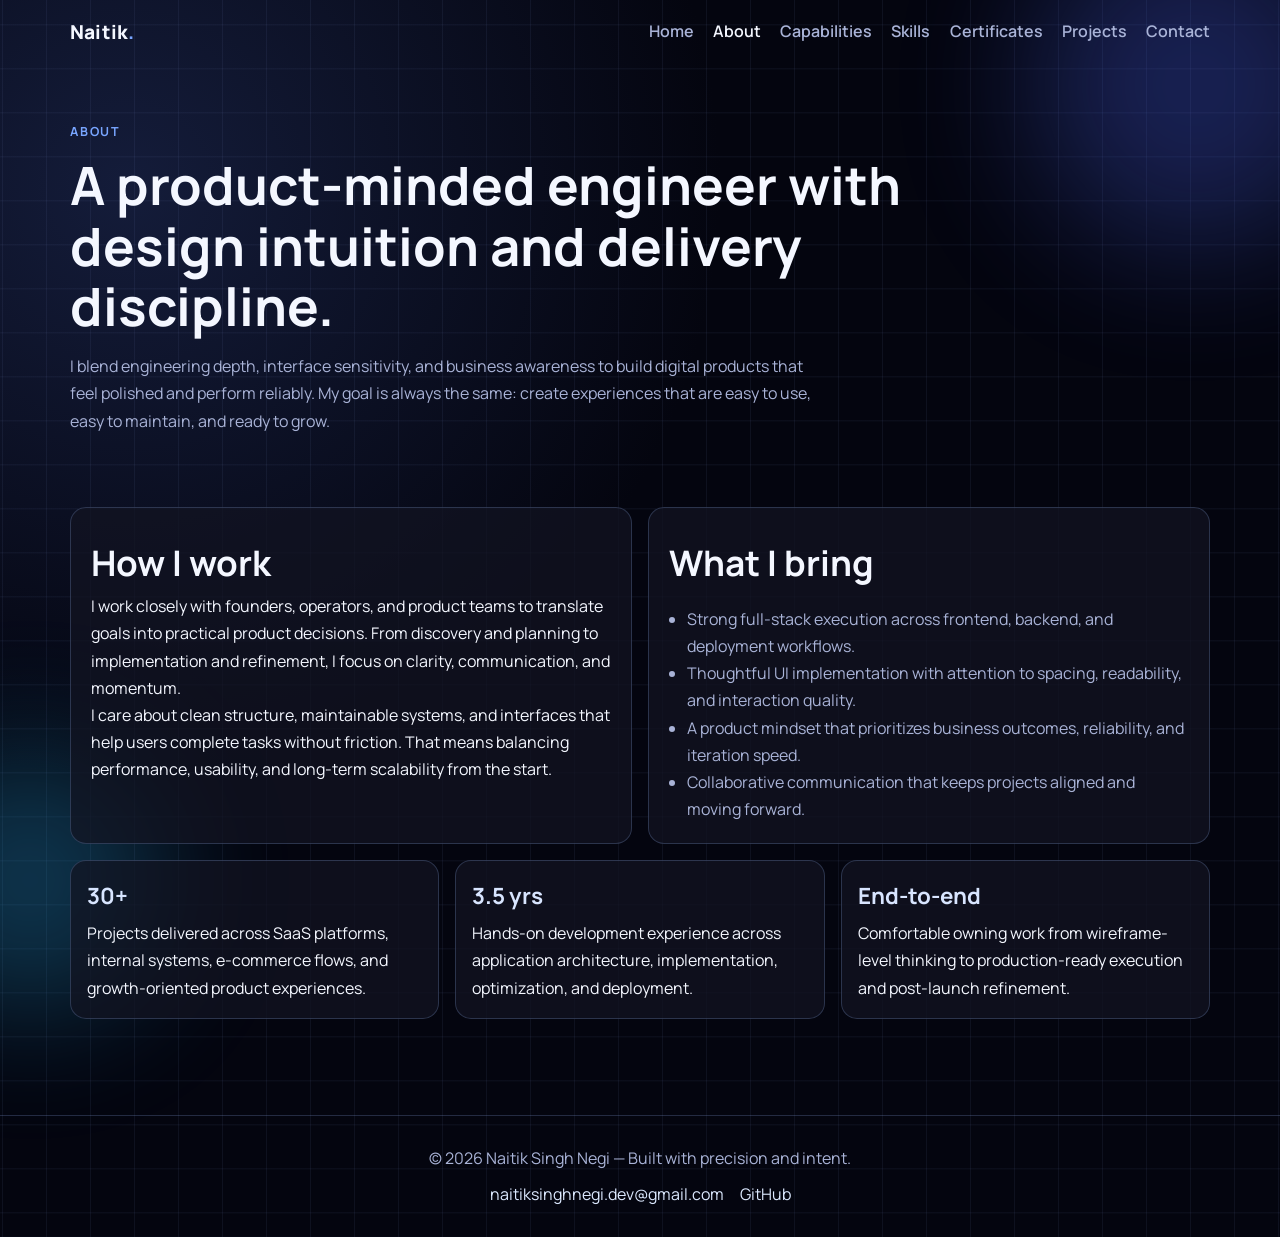
==== about.html @ 80f411d5 "Split portfolio sections into dedicated pages" ====
<!DOCTYPE html><html lang="en"><head><meta charset="UTF-8"><meta name="viewport" content="width=device-width, initial-scale=1.0"><title>About | Naitik Singh Negi</title><meta name="description" content="About Naitik Singh Negi, full stack developer."><link rel="preconnect" href="https://fonts.googleapis.com"><link rel="preconnect" href="https://fonts.gstatic.com" crossorigin><link href="https://fonts.googleapis.com/css2?family=Manrope:wght@400;500;600;700;800&display=swap" rel="stylesheet"><link rel="stylesheet" href="style.css"></head><body><div class="scroll-progress" aria-hidden="true"></div><div class="bg-blur bg-blur-one" aria-hidden="true"></div><div class="bg-blur bg-blur-two" aria-hidden="true"></div><header class="site-header"><nav class="nav wrapper" aria-label="Main navigation"><a href="index.html" class="brand">Naitik<span>.</span></a><button class="menu-toggle" aria-expanded="false" aria-controls="main-menu" aria-label="Toggle menu"><span></span><span></span><span></span></button><ul id="main-menu" class="menu"><li><a href="index.html">Home</a></li><li><a href="about.html">About</a></li><li><a href="capabilities.html">Capabilities</a></li><li><a href="skills.html">Skills</a></li><li><a href="certificates.html">Certificates</a></li><li><a href="projects.html">Projects</a></li><li><a href="contact.html">Contact</a></li></ul></nav></header><main><section class="page-hero wrapper reveal"><p class="kicker">About</p><h1>A product-minded engineer with design intuition and delivery discipline.</h1><p class="section-copy">I blend engineering depth, interface sensitivity, and business awareness to build digital products that feel polished and perform reliably. My goal is always the same: create experiences that are easy to use, easy to maintain, and ready to grow.</p></section><section class="section wrapper reveal"><div class="two-column-layout"><article class="panel-card"><h2>How I work</h2><p>I work closely with founders, operators, and product teams to translate goals into practical product decisions. From discovery and planning to implementation and refinement, I focus on clarity, communication, and momentum.</p><p>I care about clean structure, maintainable systems, and interfaces that help users complete tasks without friction. That means balancing performance, usability, and long-term scalability from the start.</p></article><article class="panel-card"><h2>What I bring</h2><ul class="detail-list"><li>Strong full-stack execution across frontend, backend, and deployment workflows.</li><li>Thoughtful UI implementation with attention to spacing, readability, and interaction quality.</li><li>A product mindset that prioritizes business outcomes, reliability, and iteration speed.</li><li>Collaborative communication that keeps projects aligned and moving forward.</li></ul></article></div><div class="stats-grid expanded-stats"><article class="stat-card"><h3>30+</h3><p>Projects delivered across SaaS platforms, internal systems, e-commerce flows, and growth-oriented product experiences.</p></article><article class="stat-card"><h3>3.5 yrs</h3><p>Hands-on development experience across application architecture, implementation, optimization, and deployment.</p></article><article class="stat-card"><h3>End-to-end</h3><p>Comfortable owning work from wireframe-level thinking to production-ready execution and post-launch refinement.</p></article></div></section></main><footer class="site-footer"><p>© <span id="year"></span> Naitik Singh Negi — Built with precision and intent.</p><div class="footer-links"><a href="mailto:naitiksinghnegi.dev@gmail.com">naitiksinghnegi.dev@gmail.com</a><a href="https://github.com/naitiksinghnegi" target="_blank" rel="noopener noreferrer">GitHub</a></div></footer><script src="script.js"></script></body></html>
---- style.css ----
:root {
  --bg: #04050f;
  --surface: rgba(18, 20, 34, 0.72);
  --surface-soft: rgba(25, 29, 49, 0.72);
  --text: #f4f7ff;
  --muted: #a9b3d7;
  --primary: #78a5ff;
  --primary-strong: #5a8dff;
  --border: rgba(140, 166, 230, 0.24);
  --max-width: 1140px;
  --radius: 1rem;
}

* {
  margin: 0;
  padding: 0;
  box-sizing: border-box;
}

html {
  scroll-behavior: smooth;
  scroll-padding-top: 4.25rem;
}


body {
  font-family: "Manrope", system-ui, -apple-system, sans-serif;
  background:
    linear-gradient(rgba(132, 156, 221, 0.08) 1px, transparent 1px),
    linear-gradient(90deg, rgba(132, 156, 221, 0.08) 1px, transparent 1px),
    radial-gradient(circle at 10% 15%, #141c3a, var(--bg) 38%);
  background-size: 44px 44px, 44px 44px, auto;
  background-position: center center, center center, center;
  color: var(--text);
  line-height: 1.7;
  min-height: 100vh;
  overflow-x: hidden;
  transition: background 0.45s ease, color 0.3s ease;
}

.scroll-progress {
  position: fixed;
  top: 0;
  left: 0;
  z-index: 200;
  width: 100%;
  height: 3px;
  transform-origin: left;
  transform: scaleX(0);
  background: linear-gradient(90deg, #4ed6ff, var(--primary), #c1d7ff);
}

.bg-blur {
  position: fixed;
  border-radius: 50%;
  filter: blur(70px);
  opacity: 0.28;
  z-index: -1;
  pointer-events: none;
}

.bg-blur-one {
  width: 330px;
  height: 330px;
  background: #4f6bff;
  top: -80px;
  right: -80px;
}

.bg-blur-two {
  width: 260px;
  height: 260px;
  background: #2cc0ff;
  bottom: -110px;
  left: -100px;
}

.wrapper {
  width: min(var(--max-width), 92%);
  margin-inline: auto;
}

.site-header {
  position: sticky;
  top: 0;
  z-index: 100;
  backdrop-filter: blur(0);
  background: transparent;
  border-bottom: 1px solid transparent;
  transition: background 0.3s ease, border-color 0.3s ease, backdrop-filter 0.3s ease, box-shadow 0.3s ease;
}

.site-header.nav-scrolled,
.site-header.menu-open {
  backdrop-filter: blur(18px);
  background: rgba(10, 14, 30, 0.78);
  border-bottom-color: rgba(140, 166, 230, 0.2);
  box-shadow: 0 14px 32px rgba(0, 0, 0, 0.16);
}

.nav {
  min-height: 4rem;
  display: flex;
  align-items: center;
  justify-content: space-between;
  gap: 0.8rem;
}

.brand {
  color: var(--text);
  text-decoration: none;
  font-weight: 800;
  letter-spacing: 0.2px;
  font-size: 1.2rem;
}

.brand span,
.kicker,
.eyebrow,
.project-label {
  color: var(--primary);
}



.menu {
  list-style: none;
  display: flex;
  gap: 1.2rem;
}

.menu a {
  color: var(--muted);
  text-decoration: none;
  font-weight: 600;
  transition: color 0.2s ease;
}

.menu a:hover,
.menu a:focus-visible,
.menu a.active {
  color: var(--text);
}

.menu-toggle {
  display: none;
  background: transparent;
  border: 0;
  cursor: pointer;
}

.menu-toggle span {
  display: block;
  width: 24px;
  height: 2px;
  margin: 5px 0;
  background: var(--text);
  transition: 0.2s ease;
}

.hero {
  padding: 2.2rem 0 4.3rem;
}

.eyebrow,
.kicker {
  font-size: 0.78rem;
  font-weight: 700;
  text-transform: uppercase;
  letter-spacing: 1.8px;
}

.hero h1 {
  font-size: clamp(2rem, 5vw, 3.8rem);
  line-height: 1.12;
  max-width: 860px;
  margin: 0.8rem 0 1rem;
}

.hero h1 span {
  color: #bcd3ff;
}

.hero-copy,
.section-copy,
.contact-card p {
  max-width: 750px;
  color: var(--muted);
}

.hero-actions {
  display: flex;
  flex-wrap: wrap;
  gap: 0.9rem;
  margin-top: 1.8rem;
}

.button {
  display: inline-flex;
  align-items: center;
  justify-content: center;
  border-radius: 0.85rem;
  padding: 0.85rem 1.2rem;
  border: 1px solid transparent;
  font-weight: 700;
  text-decoration: none;
  cursor: pointer;
  font: inherit;
}

.button.primary {
  background: linear-gradient(135deg, var(--primary), var(--primary-strong));
  color: #f6f9ff;
}

.button.ghost {
  border-color: var(--border);
  color: var(--text);
  background: rgba(120, 165, 255, 0.08);
}

.hero-highlights {
  display: grid;
  grid-template-columns: repeat(auto-fit, minmax(160px, 1fr));
  gap: 0.75rem;
  margin-top: 1.4rem;
}

.hero-highlights article {
  border: 1px solid var(--border);
  border-radius: var(--radius);
  background: var(--surface-soft);
  padding: 0.8rem 0.9rem;
}

.highlight-value {
  font-size: 1.2rem;
  font-weight: 800;
  color: #d9e5ff;
}

.highlight-label {
  font-size: 0.85rem;
  color: var(--muted);
}

.hero-grid {
  display: grid;
  grid-template-columns: 1.1fr 0.9fr;
  gap: 1.4rem;
  align-items: center;
}

.terminal-card {
  padding: 0;
  overflow: hidden;
  border: 1px solid var(--border);
  border-radius: var(--radius);
  background: linear-gradient(145deg, rgba(10, 32, 22, 0.95), rgba(3, 12, 8, 0.96));
  box-shadow: 0 0 0 1px rgba(32, 219, 128, 0.1), 0 20px 60px rgba(0, 0, 0, 0.35);
}

.terminal-card .wrap {
  border: 1px solid rgba(46, 212, 126, 0.24);
  border-radius: var(--radius);
  overflow: hidden;
}

.terminal-card .head {
  display: flex;
  align-items: center;
  justify-content: space-between;
  min-height: 44px;
  padding: 0.72rem 0.9rem;
  background: rgba(5, 26, 17, 0.95);
  border-bottom: 1px solid rgba(46, 212, 126, 0.26);
}

.traffic-lights {
  display: flex;
  align-items: center;
  gap: 0.45rem;
}

.traffic-lights span {
  width: 0.62rem;
  height: 0.62rem;
  border-radius: 50%;
}

.traffic-lights span:nth-child(1) { background: #ff5f57; }
.traffic-lights span:nth-child(2) { background: #febc2e; }
.traffic-lights span:nth-child(3) { background: #28c840; }

.terminal-path {
  font-family: "SFMono-Regular", ui-monospace, Menlo, Monaco, Consolas, monospace;
  font-size: 0.78rem;
  color: #57ffb0;
}

.terminal-card .body {
  display: flex;
  flex-direction: column;
  gap: 0.28rem;
  padding: 1rem;
  background: transparent;
  font-family: "SFMono-Regular", ui-monospace, Menlo, Monaco, Consolas, monospace;
  color: #cbffe3;
}

.terminal-card .pre {
  font-size: 0.9rem;
  line-height: 1.55;
  white-space: pre-wrap;
}

.terminal-card .prompt {
  color: #29f083;
}

.terminal-card .output {
  color: #8bfcc3;
  opacity: 0.9;
}

.terminal-card .cmd {
  position: relative;
  display: inline-flex;
  align-items: center;
}

.terminal-card .cmd::before {
  content: attr(data-cmd);
  white-space: nowrap;
  overflow: hidden;
  animation: terminal-inputs 6s steps(24) infinite;
}

.terminal-card .cmd::after {
  content: "";
  margin-left: 0.1rem;
  height: 1em;
  border-right: 0.14em solid #5affab;
  animation: terminal-cursor 0.65s step-end infinite alternate;
}

.hero-tags {
  margin-top: 1.6rem;
  display: flex;
  flex-wrap: wrap;
  gap: 0.65rem;
}

.hero-tags span {
  display: inline-flex;
  border: 1px solid var(--border);
  background: rgba(91, 135, 255, 0.1);
  padding: 0.38rem 0.75rem;
  border-radius: 999px;
  font-size: 0.88rem;
  color: #d8e6ff;
}

.section {
  padding: 3.5rem 0;
}

main > section {
  scroll-margin-top: 4.25rem;
}

.section-head {
  margin-bottom: 0.75rem;
}

.section h2 {
  margin-top: 0.35rem;
  font-size: clamp(1.5rem, 4vw, 2.2rem);
  max-width: 710px;
}

.stats-grid,
.skills-grid,
.project-grid,
.capability-grid,
.stack-groups,
.certificate-grid {
  display: grid;
  gap: 1rem;
  margin-top: 1.4rem;
}

.stats-grid {
  grid-template-columns: repeat(auto-fit, minmax(190px, 1fr));
}

.skills-grid {
  grid-template-columns: repeat(auto-fit, minmax(260px, 1fr));
}

.project-grid {
  grid-template-columns: repeat(auto-fit, minmax(250px, 1fr));
}

.capability-grid {
  grid-template-columns: repeat(3, minmax(0, 1fr));
  align-items: stretch;
}

.capability-card {
  height: 100%;
}

.stack-groups {
  grid-template-columns: repeat(auto-fit, minmax(220px, 1fr));
}

.certificate-grid {
  grid-template-columns: repeat(auto-fit, minmax(250px, 1fr));
}

.stat-card,
.skill-item,
.project-card,
.capability-card,
.stack-card,
.certificate-card,
.contact-card {
  border: 1px solid var(--border);
  border-radius: var(--radius);
  background: var(--surface);
  padding: 1rem;
  transition: transform 0.28s ease, box-shadow 0.28s ease;
}

.floatable {
  cursor: pointer;
}

.floatable:hover {
  transform: translateY(-4px);
  box-shadow: 0 14px 34px rgba(0, 0, 0, 0.24);
}

.floatable.is-floating {
  animation: card-float 0.85s ease;
  box-shadow: 0 18px 40px rgba(44, 192, 255, 0.22);
}

.stat-card h3,
.project-card h3,
.capability-card h3,
.stack-card h3 {
  margin-bottom: 0.3rem;
}

.stat-card h3 {
  color: #d8e5ff;
  font-size: 1.4rem;
}

.project-card ul,
.certificate-card ul {
  margin-top: 0.7rem;
  padding-left: 1rem;
  color: var(--muted);
}

.contact-card {
  display: flex;
  flex-wrap: wrap;
  align-items: center;
  justify-content: space-between;
  gap: 1.2rem;
  background: linear-gradient(145deg, rgba(20, 26, 50, 0.95), rgba(13, 17, 36, 0.94));
}

.contact-actions {
  display: flex;
  flex-wrap: wrap;
  gap: 0.8rem;
}

.site-footer {
  border-top: 1px solid var(--border);
  margin-top: 2.5rem;
  padding: 1.8rem 0;
  text-align: center;
  color: var(--muted);
}

.footer-links {
  margin-top: 0.55rem;
  display: flex;
  justify-content: center;
  flex-wrap: wrap;
  gap: 1rem;
}

.footer-links a {
  color: #dce9ff;
  text-decoration: none;
}

.reveal {
  opacity: 0;
  transform: translateY(22px);
  transition: opacity 0.65s ease, transform 0.65s ease;
}

.reveal.visible {
  opacity: 1;
  transform: translateY(0);
}

@keyframes terminal-blinking {
  20%,
  80% {
    transform: scaleY(1);
  }

  50% {
    transform: scaleY(0);
  }
}

@keyframes terminal-cursor {
  50% {
    border-right-color: transparent;
  }
}

@keyframes terminal-inputs {
  0%,
  100% {
    width: 0;
  }

  10%,
  90% {
    width: 58px;
  }

  30%,
  70% {
    width: 215px;
    max-width: max-content;
  }
}

@keyframes clipboard-check {
  100% {
    color: #fff;
    d: path("M 9 5 H 7 a 2 2 0 0 0 -2 2 v 12 a 2 2 0 0 0 2 2 h 10 a 2 2 0 0 0 2 -2 V 7 a 2 2 0 0 0 -2 -2 h -2 M 9 5 a 2 2 0 0 0 2 2 h 2 a 2 2 0 0 0 2 -2 M 9 5 a 2 2 0 0 1 2 -2 h 2 a 2 2 0 0 1 2 2 m -6 9 l 2 2 l 4 -4");
  }
}

@keyframes card-float {
  0% {
    transform: translateY(0) scale(1);
  }

  40% {
    transform: translateY(-11px) scale(1.01);
  }

  100% {
    transform: translateY(0) scale(1);
  }
}

@media (max-width: 800px) {
  .menu-toggle {
    display: block;
  }

  .menu {
    position: absolute;
    top: 3.95rem;
    right: 4%;
    width: min(280px, 92vw);
    background: rgba(8, 11, 27, 0.82);
    backdrop-filter: blur(18px);
    border: 1px solid var(--border);
    border-radius: 1rem;
    padding: 1rem;
    flex-direction: column;
    gap: 0.9rem;
    display: none;
    box-shadow: 0 18px 40px rgba(0, 0, 0, 0.24);
  }

  .menu.open {
    display: flex;
  }

  .hero {
    padding-top: 1.2rem;
  }

  .hero-grid {
    grid-template-columns: 1fr;
  }

  .terminal-card {
    margin-top: 0.4rem;
  }

  .capability-grid {
    grid-template-columns: repeat(2, minmax(0, 1fr));
  }
}

@media (max-width: 560px) {
  .capability-grid {
    grid-template-columns: 1fr;
  }
}



.page-hero {
  padding: 3.5rem 0 1rem;
}

.page-hero h1 {
  font-size: clamp(2rem, 4.6vw, 3.3rem);
  line-height: 1.15;
  max-width: 860px;
  margin: 0.8rem 0 1rem;
}

.page-intro {
  display: grid;
  grid-template-columns: 1.05fr 0.95fr;
  gap: 1.25rem;
  align-items: end;
}

.compact-intro {
  margin-bottom: 1.4rem;
}

.feature-grid {
  display: grid;
  grid-template-columns: repeat(auto-fit, minmax(250px, 1fr));
  gap: 1rem;
}

.feature-card,
.panel-card {
  border: 1px solid var(--border);
  border-radius: var(--radius);
  background: var(--surface);
  padding: 1.25rem;
  transition: transform 0.28s ease, box-shadow 0.28s ease;
}

.feature-card:hover,
.panel-card:hover {
  transform: translateY(-4px);
  box-shadow: 0 14px 34px rgba(0, 0, 0, 0.24);
}

.text-link {
  display: inline-flex;
  margin-top: 0.85rem;
  color: #dce9ff;
  font-weight: 700;
  text-decoration: none;
}

.two-column-layout {
  display: grid;
  grid-template-columns: repeat(2, minmax(0, 1fr));
  gap: 1rem;
  align-items: stretch;
}

.detail-list {
  margin-top: 0.8rem;
  padding-left: 1.1rem;
  color: var(--muted);
}

.top-gap {
  margin-top: 1rem;
}

.expanded-stats {
  margin-top: 1rem;
}

.aligned-groups > * {
  min-height: 100%;
}

.expanded-contact {
  align-items: flex-start;
}

@media (max-width: 800px) {
  .page-intro,
  .two-column-layout {
    grid-template-columns: 1fr;
  }
}
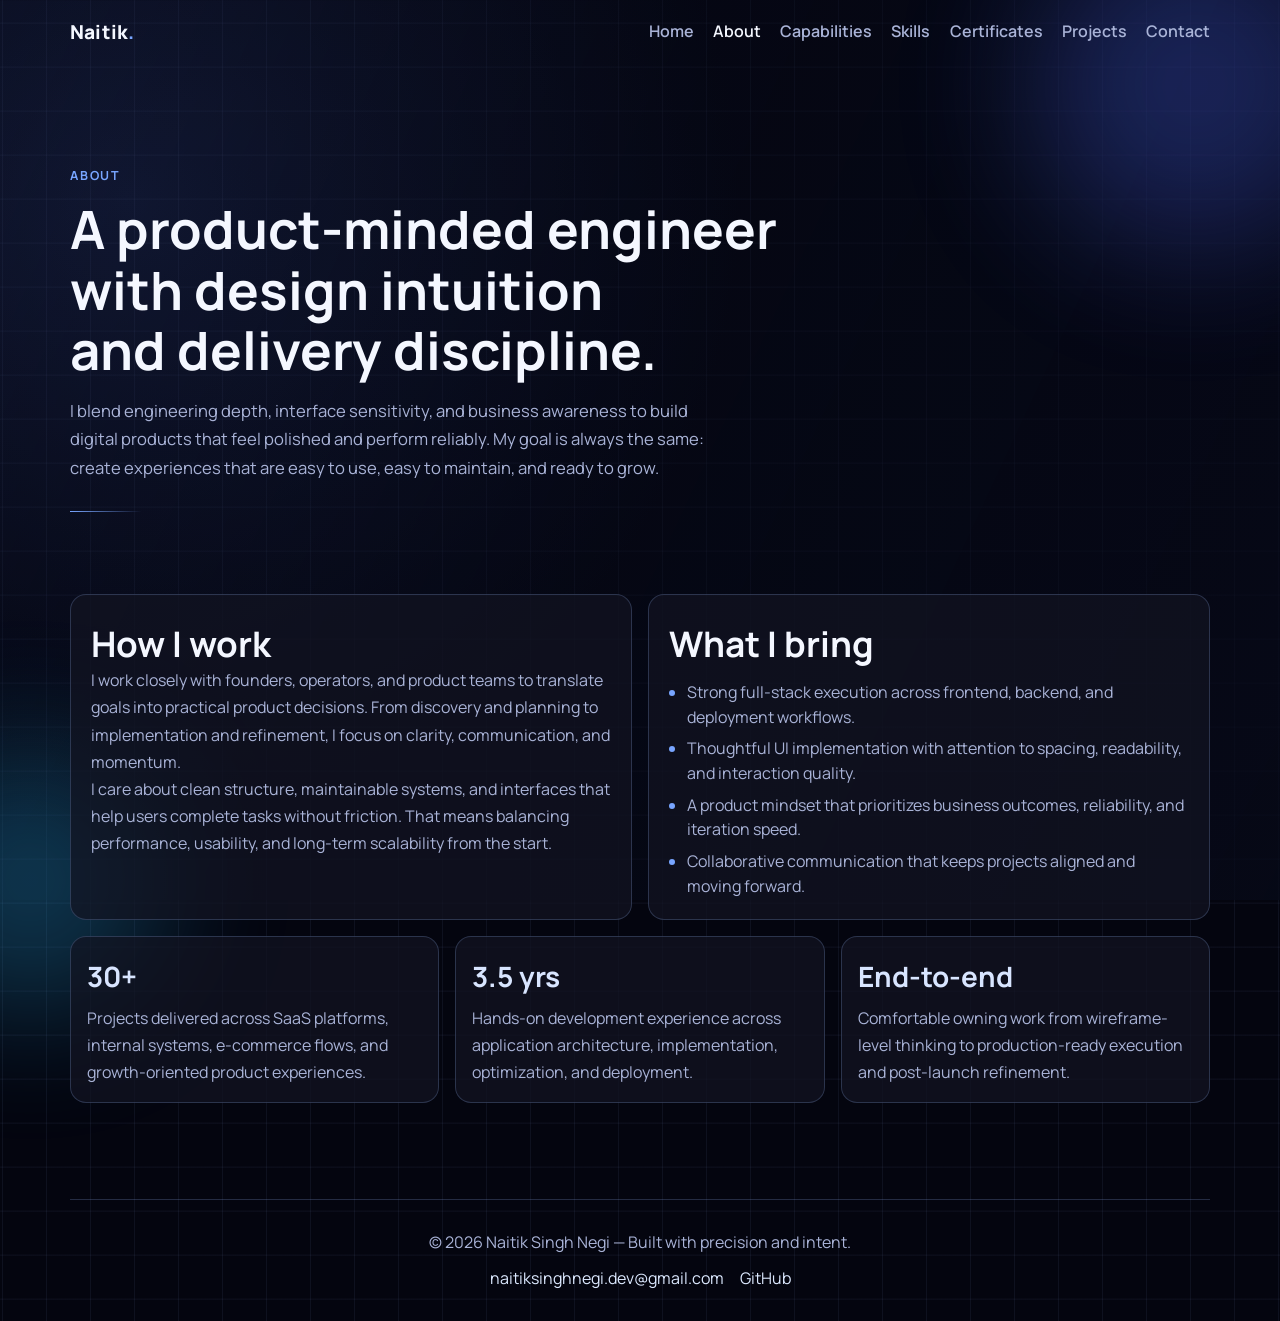
==== commit 6e3e3d1b: "Improve portfolio polish and accessibility" ====
--- a/about.html
+++ b/about.html
@@ -1 +1 @@
-<!DOCTYPE html><html lang="en"><head><meta charset="UTF-8"><meta name="viewport" content="width=device-width, initial-scale=1.0"><title>About | Naitik Singh Negi</title><meta name="description" content="About Naitik Singh Negi, full stack developer."><link rel="preconnect" href="https://fonts.googleapis.com"><link rel="preconnect" href="https://fonts.gstatic.com" crossorigin><link href="https://fonts.googleapis.com/css2?family=Manrope:wght@400;500;600;700;800&display=swap" rel="stylesheet"><link rel="stylesheet" href="style.css"></head><body><div class="scroll-progress" aria-hidden="true"></div><div class="bg-blur bg-blur-one" aria-hidden="true"></div><div class="bg-blur bg-blur-two" aria-hidden="true"></div><header class="site-header"><nav class="nav wrapper" aria-label="Main navigation"><a href="index.html" class="brand">Naitik<span>.</span></a><button class="menu-toggle" aria-expanded="false" aria-controls="main-menu" aria-label="Toggle menu"><span></span><span></span><span></span></button><ul id="main-menu" class="menu"><li><a href="index.html">Home</a></li><li><a href="about.html">About</a></li><li><a href="capabilities.html">Capabilities</a></li><li><a href="skills.html">Skills</a></li><li><a href="certificates.html">Certificates</a></li><li><a href="projects.html">Projects</a></li><li><a href="contact.html">Contact</a></li></ul></nav></header><main><section class="page-hero wrapper reveal"><p class="kicker">About</p><h1>A product-minded engineer with design intuition and delivery discipline.</h1><p class="section-copy">I blend engineering depth, interface sensitivity, and business awareness to build digital products that feel polished and perform reliably. My goal is always the same: create experiences that are easy to use, easy to maintain, and ready to grow.</p></section><section class="section wrapper reveal"><div class="two-column-layout"><article class="panel-card"><h2>How I work</h2><p>I work closely with founders, operators, and product teams to translate goals into practical product decisions. From discovery and planning to implementation and refinement, I focus on clarity, communication, and momentum.</p><p>I care about clean structure, maintainable systems, and interfaces that help users complete tasks without friction. That means balancing performance, usability, and long-term scalability from the start.</p></article><article class="panel-card"><h2>What I bring</h2><ul class="detail-list"><li>Strong full-stack execution across frontend, backend, and deployment workflows.</li><li>Thoughtful UI implementation with attention to spacing, readability, and interaction quality.</li><li>A product mindset that prioritizes business outcomes, reliability, and iteration speed.</li><li>Collaborative communication that keeps projects aligned and moving forward.</li></ul></article></div><div class="stats-grid expanded-stats"><article class="stat-card"><h3>30+</h3><p>Projects delivered across SaaS platforms, internal systems, e-commerce flows, and growth-oriented product experiences.</p></article><article class="stat-card"><h3>3.5 yrs</h3><p>Hands-on development experience across application architecture, implementation, optimization, and deployment.</p></article><article class="stat-card"><h3>End-to-end</h3><p>Comfortable owning work from wireframe-level thinking to production-ready execution and post-launch refinement.</p></article></div></section></main><footer class="site-footer"><p>© <span id="year"></span> Naitik Singh Negi — Built with precision and intent.</p><div class="footer-links"><a href="mailto:naitiksinghnegi.dev@gmail.com">naitiksinghnegi.dev@gmail.com</a><a href="https://github.com/naitiksinghnegi" target="_blank" rel="noopener noreferrer">GitHub</a></div></footer><script src="script.js"></script></body></html>
+<!DOCTYPE html><html lang="en"><head><meta charset="UTF-8"><meta name="viewport" content="width=device-width, initial-scale=1.0"><title>About | Naitik Singh Negi</title><meta name="description" content="About Naitik Singh Negi, full stack developer."><link rel="preconnect" href="https://fonts.googleapis.com"><link rel="preconnect" href="https://fonts.gstatic.com" crossorigin><link href="https://fonts.googleapis.com/css2?family=Manrope:wght@400;500;600;700;800&display=swap" rel="stylesheet"><link rel="stylesheet" href="style.css"></head><body><a class="skip-link" href="#main-content">Skip to main content</a><div class="scroll-progress" aria-hidden="true"></div><div class="bg-blur bg-blur-one" aria-hidden="true"></div><div class="bg-blur bg-blur-two" aria-hidden="true"></div><header class="site-header"><nav class="nav wrapper" aria-label="Main navigation"><a href="index.html" class="brand">Naitik<span>.</span></a><button class="menu-toggle" aria-expanded="false" aria-controls="main-menu" aria-label="Toggle menu"><span></span><span></span><span></span></button><ul id="main-menu" class="menu"><li><a href="index.html">Home</a></li><li><a href="about.html">About</a></li><li><a href="capabilities.html">Capabilities</a></li><li><a href="skills.html">Skills</a></li><li><a href="certificates.html">Certificates</a></li><li><a href="projects.html">Projects</a></li><li><a href="contact.html">Contact</a></li></ul></nav></header><main id="main-content"><section class="page-hero wrapper reveal"><p class="kicker">About</p><h1>A product-minded engineer with design intuition and delivery discipline.</h1><p class="section-copy">I blend engineering depth, interface sensitivity, and business awareness to build digital products that feel polished and perform reliably. My goal is always the same: create experiences that are easy to use, easy to maintain, and ready to grow.</p></section><section class="section wrapper reveal"><div class="two-column-layout"><article class="panel-card"><h2>How I work</h2><p>I work closely with founders, operators, and product teams to translate goals into practical product decisions. From discovery and planning to implementation and refinement, I focus on clarity, communication, and momentum.</p><p>I care about clean structure, maintainable systems, and interfaces that help users complete tasks without friction. That means balancing performance, usability, and long-term scalability from the start.</p></article><article class="panel-card"><h2>What I bring</h2><ul class="detail-list"><li>Strong full-stack execution across frontend, backend, and deployment workflows.</li><li>Thoughtful UI implementation with attention to spacing, readability, and interaction quality.</li><li>A product mindset that prioritizes business outcomes, reliability, and iteration speed.</li><li>Collaborative communication that keeps projects aligned and moving forward.</li></ul></article></div><div class="stats-grid expanded-stats"><article class="stat-card"><h3>30+</h3><p>Projects delivered across SaaS platforms, internal systems, e-commerce flows, and growth-oriented product experiences.</p></article><article class="stat-card"><h3>3.5 yrs</h3><p>Hands-on development experience across application architecture, implementation, optimization, and deployment.</p></article><article class="stat-card"><h3>End-to-end</h3><p>Comfortable owning work from wireframe-level thinking to production-ready execution and post-launch refinement.</p></article></div></section></main><footer class="site-footer"><p>© <span id="year"></span> Naitik Singh Negi — Built with precision and intent.</p><div class="footer-links"><a href="mailto:naitiksinghnegi.dev@gmail.com">naitiksinghnegi.dev@gmail.com</a><a href="https://github.com/naitiksinghnegi" target="_blank" rel="noopener noreferrer">GitHub</a></div></footer><script src="script.js"></script></body></html>
--- a/style.css
+++ b/style.css
@@ -705,3 +705,379 @@
     grid-template-columns: 1fr;
   }
 }
+
+/* Accessibility and conversion-focused homepage enhancements */
+.skip-link {
+  position: fixed;
+  top: 0.75rem;
+  left: 50%;
+  z-index: 300;
+  padding: 0.6rem 0.85rem;
+  border-radius: 0.55rem;
+  background: #f4f7ff;
+  color: #080b18;
+  font-weight: 800;
+  text-decoration: none;
+  transform: translate(-50%, -180%);
+  transition: transform 0.2s ease;
+}
+
+.skip-link:focus {
+  transform: translate(-50%, 0);
+}
+
+.availability {
+  display: inline-flex;
+  align-items: center;
+  gap: 0.55rem;
+  padding: 0.38rem 0.7rem;
+  border: 1px solid rgba(80, 230, 157, 0.32);
+  border-radius: 999px;
+  background: rgba(52, 203, 125, 0.08);
+  color: #a5f8ca;
+  letter-spacing: 1.2px;
+}
+
+.availability span {
+  width: 0.48rem;
+  height: 0.48rem;
+  border-radius: 50%;
+  background: #53e89a;
+  box-shadow: 0 0 0 0 rgba(83, 232, 154, 0.55);
+  animation: availability-pulse 2.2s infinite;
+}
+
+.button,
+.text-link,
+.menu a,
+.footer-links a {
+  transition: color 0.2s ease, background 0.2s ease, border-color 0.2s ease, transform 0.2s ease, box-shadow 0.2s ease;
+}
+
+.button:hover {
+  transform: translateY(-2px);
+}
+
+.button.primary:hover {
+  box-shadow: 0 10px 28px rgba(90, 141, 255, 0.34);
+}
+
+.button:focus-visible,
+.text-link:focus-visible,
+.menu a:focus-visible,
+.footer-links a:focus-visible,
+.menu-toggle:focus-visible {
+  outline: 3px solid #bcd3ff;
+  outline-offset: 4px;
+}
+
+.process-section {
+  padding-top: 1rem;
+}
+
+.process-list {
+  display: grid;
+  grid-template-columns: repeat(3, minmax(0, 1fr));
+  gap: 0.85rem;
+  list-style: none;
+  counter-reset: process;
+}
+
+.process-step {
+  position: relative;
+  min-height: 185px;
+  padding: 1.35rem;
+  overflow: hidden;
+  border: 1px solid var(--border);
+  border-radius: var(--radius);
+  background: linear-gradient(145deg, rgba(25, 31, 57, 0.84), rgba(12, 15, 31, 0.84));
+}
+
+
+.process-number {
+  display: inline-flex;
+  margin-bottom: 1.4rem;
+  color: var(--primary);
+  font-size: 0.8rem;
+  font-weight: 800;
+  letter-spacing: 0.12em;
+}
+
+.process-step h3 {
+  position: relative;
+  z-index: 1;
+  margin-bottom: 0.3rem;
+  font-size: 1.1rem;
+}
+
+.process-step p {
+  position: relative;
+  z-index: 1;
+  color: var(--muted);
+  font-size: 0.93rem;
+}
+
+.process-cta {
+  display: flex;
+  align-items: center;
+  justify-content: space-between;
+  gap: 1rem;
+  margin-top: 0.85rem;
+  padding: 1rem 1.2rem;
+  border: 1px solid rgba(120, 165, 255, 0.28);
+  border-radius: var(--radius);
+  background: rgba(83, 120, 221, 0.1);
+}
+
+.process-cta p {
+  color: var(--muted);
+}
+
+.process-cta strong {
+  color: var(--text);
+}
+
+.text-link-arrow span {
+  margin-left: 0.25rem;
+  transition: transform 0.2s ease;
+}
+
+.text-link-arrow:hover span {
+  transform: translateX(4px);
+}
+
+@keyframes availability-pulse {
+  70% { box-shadow: 0 0 0 0.42rem rgba(83, 232, 154, 0); }
+  100% { box-shadow: 0 0 0 0 rgba(83, 232, 154, 0); }
+}
+
+@media (max-width: 800px) {
+  .process-list { grid-template-columns: 1fr; }
+  .process-step { min-height: auto; }
+  .process-number { margin-bottom: 0.7rem; }
+}
+
+@media (max-width: 560px) {
+  .process-cta { align-items: flex-start; flex-direction: column; }
+}
+
+@media (prefers-reduced-motion: reduce) {
+  html { scroll-behavior: auto; }
+  *, *::before, *::after {
+    animation-duration: 0.01ms !important;
+    animation-iteration-count: 1 !important;
+    transition-duration: 0.01ms !important;
+  }
+}
+
+/* Page-wide visual system refinements */
+::selection {
+  background: rgba(120, 165, 255, 0.42);
+  color: #ffffff;
+}
+
+body::before {
+  content: "";
+  position: fixed;
+  inset: 0;
+  z-index: -2;
+  pointer-events: none;
+  background: linear-gradient(115deg, rgba(7, 10, 25, 0.2), rgba(7, 10, 25, 0.76));
+}
+
+main {
+  min-height: calc(100vh - 11rem);
+}
+
+.page-hero {
+  position: relative;
+  padding-top: clamp(3.5rem, 8vw, 6.25rem);
+  padding-bottom: 1.65rem;
+}
+
+.page-hero::after {
+  content: "";
+  display: block;
+  width: 4.5rem;
+  height: 1px;
+  margin-top: 1.8rem;
+  background: linear-gradient(90deg, var(--primary), transparent);
+}
+
+.page-hero .section-copy {
+  font-size: 1.04rem;
+}
+
+.hero-content,
+.page-hero {
+  text-wrap: balance;
+}
+
+.hero-copy,
+.section-copy,
+.feature-card p,
+.panel-card p,
+.project-card p,
+.capability-card p,
+.stack-card p,
+.certificate-card p,
+.skill-item,
+.stat-card p,
+.process-step p {
+  color: var(--muted);
+}
+
+.feature-card,
+.panel-card,
+.stat-card,
+.skill-item,
+.project-card,
+.capability-card,
+.stack-card,
+.certificate-card {
+  position: relative;
+  overflow: hidden;
+  isolation: isolate;
+}
+
+.feature-card::before,
+.panel-card::before,
+.stat-card::before,
+.skill-item::before,
+.project-card::before,
+.capability-card::before,
+.stack-card::before,
+.certificate-card::before {
+  content: "";
+  position: absolute;
+  z-index: -1;
+  inset: 0;
+  opacity: 0;
+  background: radial-gradient(circle at 100% 0, rgba(120, 165, 255, 0.18), transparent 45%);
+  transition: opacity 0.28s ease;
+}
+
+.feature-card:hover::before,
+.panel-card:hover::before,
+.floatable:hover::before {
+  opacity: 1;
+}
+
+.feature-card h3,
+.panel-card h2,
+.project-card h3,
+.capability-card h3,
+.stack-card h3,
+.certificate-card h3 {
+  line-height: 1.32;
+}
+
+.feature-card .text-link::after,
+.text-link:not(.text-link-arrow)::after {
+  content: "→";
+  margin-left: 0.42rem;
+  transition: transform 0.2s ease;
+}
+
+.text-link:hover::after {
+  transform: translateX(3px);
+}
+
+.project-card,
+.capability-card,
+.certificate-card,
+.stack-card {
+  padding: 1.3rem;
+}
+
+.project-card::after,
+.capability-card::after,
+.certificate-card::after {
+  position: absolute;
+  top: 1rem;
+  right: 1rem;
+  color: rgba(188, 211, 255, 0.46);
+  font-size: 1.4rem;
+  font-weight: 800;
+}
+
+.project-card::after { content: "↗"; }
+.capability-card::after { content: "✦"; }
+.certificate-card::after { content: "✓"; }
+
+.project-card ul,
+.certificate-card ul,
+.detail-list {
+  display: grid;
+  gap: 0.42rem;
+  line-height: 1.55;
+}
+
+.project-card li::marker,
+.certificate-card li::marker,
+.detail-list li::marker {
+  color: var(--primary);
+}
+
+.skill-item {
+  min-height: 100%;
+  padding: 1.2rem 1.25rem;
+  line-height: 1.65;
+}
+
+.skill-item strong {
+  display: block;
+  margin-bottom: 0.36rem;
+  color: #dce9ff;
+  font-size: 1rem;
+}
+
+.stat-card h3 {
+  font-size: clamp(1.35rem, 3vw, 1.75rem);
+}
+
+.site-footer {
+  width: min(var(--max-width), 92%);
+  margin: 2.5rem auto 0;
+  padding-inline: 0;
+}
+
+.footer-links a:hover {
+  color: var(--primary);
+}
+
+.copy-email {
+  appearance: none;
+}
+
+.copy-status {
+  min-width: 0;
+  color: #b8ffd7;
+  font-size: 0.82em;
+}
+
+.copy-email.is-copied {
+  border-color: rgba(83, 232, 154, 0.6);
+  background: rgba(52, 203, 125, 0.16);
+}
+
+@media (max-width: 800px) {
+  .site-header.menu-open {
+    background: rgba(10, 14, 30, 0.93);
+  }
+
+  .menu a {
+    display: block;
+    padding: 0.2rem 0;
+  }
+}
+
+@media (max-width: 560px) {
+  .hero-highlights {
+    grid-template-columns: 1fr;
+  }
+
+  .site-footer {
+    font-size: 0.88rem;
+  }
+}
